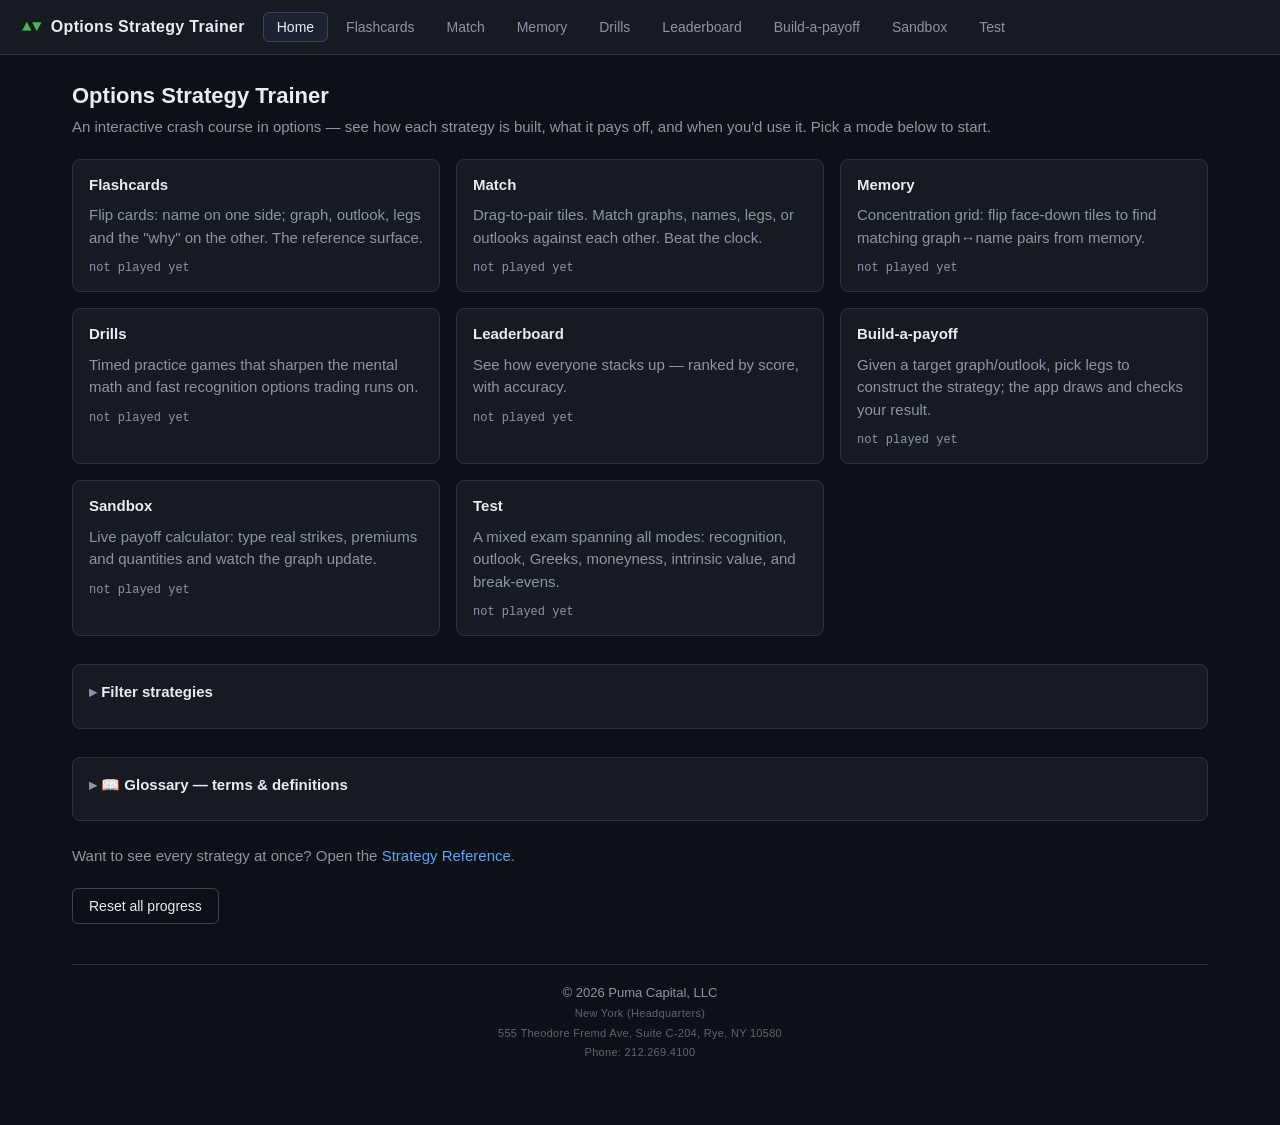
==== index.html @ aa7c15bd "Sandbox recognition, Box new-best guard, honest leaderboard save message #5 sandbox.js: rank signatu" ====
<!DOCTYPE html>
<html lang="en">
<head>
  <meta charset="UTF-8" />
  <meta name="viewport" content="width=device-width, initial-scale=1.0" />
  <title>Options Strategy Trainer</title>
  <link rel="stylesheet" href="css/styles.css?v=38" />
</head>
<body>
  <div class="topbar">
    <div class="brand"><span class="tick">▲▼</span> Options Strategy Trainer</div>
    <nav id="nav"></nav>
    <span class="spacer"></span>
  </div>

  <div class="wrap">
    <div id="view"></div>
  </div>

  <!-- engine + data  (?v= bumped each deploy to bust the CDN/browser cache) -->
  <script src="js/payoff.js?v=38"></script>
  <script src="js/strategies.js?v=38"></script>
  <script src="js/greeks.js?v=38"></script>
  <script src="js/storage.js?v=38"></script>
  <!-- leaderboard: public Supabase config + fetch-based client (no SDK/CDN) -->
  <script src="js/config.js?v=38"></script>
  <script src="js/leaderboard.js?v=38"></script>
  <!-- shell -->
  <script src="js/app.js?v=38"></script>
  <!-- modes: registering modes set the nav order (Home is prepended by the shell).
       greeks & outlook no longer register — they feed the Drills tab via DrillBank. -->
  <script src="js/modes/flashcards.js?v=38"></script>
  <script src="js/modes/match.js?v=38"></script>
  <script src="js/modes/memory.js?v=38"></script>
  <script src="js/modes/greeks.js?v=38"></script>
  <script src="js/modes/outlook.js?v=38"></script>
  <script src="js/modes/drills.js?v=38"></script>
  <script src="js/modes/leaderboard.js?v=38"></script>
  <script src="js/modes/build.js?v=38"></script>
  <script src="js/modes/sandbox.js?v=38"></script>
  <script src="js/modes/test.js?v=38"></script>
  <!-- boot -->
  <script>window.addEventListener('DOMContentLoaded', function () { App.boot(); });</script>
</body>
</html>
---- css/styles.css ----
/* ============================================================
 * styles.css — clean trading-desk dark theme
 * Monospace numbers, green profit / red loss accents.
 * ============================================================ */

:root {
  --bg:        #0d1117;
  --bg-2:      #161b22;
  --bg-3:      #1c2330;
  --panel:     #161b22;
  --border:    #2a3140;
  --border-2:  #3a4456;
  --text:      #e6edf3;
  --text-dim:  #8b96a5;
  --text-mute: #5b6675;

  --green:     #3fb950;
  --green-dim: rgba(63, 185, 80, 0.16);
  --red:       #f85149;
  --red-dim:   rgba(248, 81, 73, 0.16);
  --accent:    #58a6ff;
  --accent-dim:rgba(88, 166, 255, 0.14);
  --gold:      #d29922;

  --mono: "SF Mono", "JetBrains Mono", "Cascadia Code", "Consolas", ui-monospace, monospace;
  --sans: -apple-system, "Segoe UI", Roboto, Helvetica, Arial, sans-serif;

  --radius: 8px;
  --shadow: 0 4px 18px rgba(0,0,0,0.4);
}

* { box-sizing: border-box; }

html, body {
  margin: 0;
  padding: 0;
  background: var(--bg);
  color: var(--text);
  font-family: var(--sans);
  font-size: 15px;
  line-height: 1.5;
  -webkit-font-smoothing: antialiased;
}

.mono, .num { font-family: var(--mono); }
.profit { color: var(--green); }
.loss   { color: var(--red); }
.dim    { color: var(--text-dim); }

a { color: var(--accent); text-decoration: none; }
a:hover { text-decoration: underline; }

/* ---------------- Top bar / nav ---------------- */
.topbar {
  display: flex;
  align-items: center;
  gap: 18px;
  padding: 12px 22px;
  background: var(--bg-2);
  border-bottom: 1px solid var(--border);
  position: sticky;
  top: 0;
  z-index: 50;
}
.topbar .brand {
  font-weight: 700;
  letter-spacing: 0.3px;
  font-size: 16px;
  display: flex;
  align-items: center;
  gap: 9px;
}
.topbar .brand .tick { color: var(--green); font-family: var(--mono); }
.topbar nav { display: flex; gap: 4px; flex-wrap: wrap; }
.topbar nav button {
  background: transparent;
  border: 1px solid transparent;
  color: var(--text-dim);
  padding: 6px 13px;
  border-radius: 6px;
  font-size: 14px;
  cursor: pointer;
  font-family: var(--sans);
}
.topbar nav button:hover { color: var(--text); background: var(--bg-3); }
.topbar nav button.active {
  color: var(--text);
  background: var(--bg-3);
  border-color: var(--border-2);
}
.topbar .spacer { flex: 1; }

/* ---------------- Layout ---------------- */
.wrap { max-width: 1180px; margin: 0 auto; padding: 24px 22px 64px; }
h1 { font-size: 22px; margin: 0 0 4px; }
h2 { font-size: 18px; margin: 28px 0 12px; border-bottom: 1px solid var(--border); padding-bottom: 6px; }
.sub { color: var(--text-dim); margin: 0 0 20px; }

/* ---------------- Buttons / controls ---------------- */
.btn {
  background: var(--bg-3);
  border: 1px solid var(--border-2);
  color: var(--text);
  padding: 9px 16px;
  border-radius: 6px;
  font-size: 14px;
  cursor: pointer;
  font-family: var(--sans);
}
.btn:hover { border-color: var(--accent); }
.btn.primary { background: var(--accent); border-color: var(--accent); color: #0d1117; font-weight: 600; }
.btn.primary:hover { filter: brightness(1.08); }
.btn:disabled { opacity: 0.45; cursor: not-allowed; }
.btn.ghost { background: transparent; }

.pill {
  display: inline-block;
  font-family: var(--mono);
  font-size: 11px;
  text-transform: uppercase;
  letter-spacing: 0.5px;
  padding: 2px 8px;
  border-radius: 999px;
  border: 1px solid var(--border-2);
  color: var(--text-dim);
}
.pill.single   { color: #79c0ff; border-color: #2d4f76; }
.pill.vertical { color: #d2a8ff; border-color: #4d3b6b; }
.pill.vol      { color: #ffa657; border-color: #6b4a2d; }
.pill.advanced { color: #ff7b72; border-color: #6b2f2c; }
.pill.beginner    { color: var(--green); }
.pill.intermediate{ color: var(--gold); }
.pill.advanced-tier { color: var(--red); }

/* ---------------- Cards ---------------- */
.grid {
  display: grid;
  grid-template-columns: repeat(auto-fill, minmax(320px, 1fr));
  gap: 16px;
}
.card {
  background: var(--panel);
  border: 1px solid var(--border);
  border-radius: var(--radius);
  padding: 14px 16px;
}
.card .card-head {
  display: flex;
  align-items: center;
  justify-content: space-between;
  gap: 8px;
  margin-bottom: 8px;
}
.card .card-head .name { font-weight: 650; font-size: 15px; }
.card .tags { display: flex; gap: 6px; flex-wrap: wrap; margin-bottom: 8px; }

/* ---------------- Payoff SVG ---------------- */
.payoff-svg {
  width: 100%;
  height: auto;
  display: block;
  background: var(--bg);
  border: 1px solid var(--border);
  border-radius: 6px;
}
.payoff-svg.payoff-mini { border: none; background: transparent; }

.payoff-line   { fill: none; stroke: var(--accent); stroke-width: 2.2; vector-effect: non-scaling-stroke; }
.payoff-component { fill: none; stroke: #a371f7; stroke-width: 1.4; stroke-dasharray: 5 3; opacity: 0.9; vector-effect: non-scaling-stroke; }
.payoff-mini .payoff-component { stroke-width: 1.1; opacity: 0.8; }
.zero-line     { stroke: var(--border-2); stroke-width: 1; stroke-dasharray: 3 3; }
.spot-line     { stroke: var(--text-mute); stroke-width: 1; stroke-dasharray: 2 4; opacity: 0.7; }
.pl-profit-fill{ fill: var(--green-dim); stroke: none; }
.pl-loss-fill  { fill: var(--red-dim); stroke: none; }
.be-dot        { fill: var(--gold); stroke: var(--bg); stroke-width: 1; }
.be-label      { fill: var(--gold); font-family: var(--mono); font-size: 10px; text-anchor: middle; }
.axis-label    { fill: var(--text-dim); font-family: var(--mono); font-size: 10px; }
.axis-label.y  { text-anchor: end; }
.axis-label.x.start { text-anchor: start; }
.axis-label.x.mid   { text-anchor: middle; }
.axis-label.x.end   { text-anchor: end; }

/* ---------------- Metrics table ---------------- */
.metrics {
  display: grid;
  grid-template-columns: auto 1fr;
  gap: 2px 12px;
  font-family: var(--mono);
  font-size: 12.5px;
  margin-top: 10px;
}
.metrics .k { color: var(--text-dim); }
.metrics .v { text-align: right; }

.legs {
  font-family: var(--mono);
  font-size: 12.5px;
  color: var(--text-dim);
  margin-top: 8px;
  line-height: 1.7;
}
.legs .buy  { color: var(--green); }
.legs .sell { color: var(--red); }

/* ---------------- Utility ---------------- */
.row { display: flex; gap: 12px; align-items: center; flex-wrap: wrap; }
.muted-box {
  background: var(--bg-2);
  border: 1px solid var(--border);
  border-radius: var(--radius);
  padding: 16px;
}
.tag-line { font-family: var(--mono); font-size: 12px; color: var(--text-dim); }

.home-footer {
  margin-top: 40px;
  padding-top: 18px;
  border-top: 1px solid var(--border);
  text-align: center;
  color: var(--text-dim);
  font-size: 13px;
}
.home-footer-sub { color: var(--text-mute); font-size: 11px; margin-top: 3px; letter-spacing: 0.3px; }

/* ---------------- Match mode ---------------- */
.hud .hud-stat {
  background: var(--bg-2);
  border: 1px solid var(--border);
  border-radius: 6px;
  padding: 6px 12px;
  font-size: 14px;
}
.hud .hud-stat .mono { font-size: 15px; font-weight: 600; }

.match-board {
  display: grid;
  grid-template-columns: repeat(auto-fill, minmax(170px, 1fr));
  gap: 12px;
}
.match-board.paused .tile { visibility: hidden; }
.paused-msg {
  background: var(--bg-3);
  border: 1px dashed var(--border-2);
  border-radius: var(--radius);
  padding: 18px;
  text-align: center;
  color: var(--gold);
  font-family: var(--mono);
  margin-bottom: 12px;
}
.tile {
  background: var(--panel);
  border: 1px solid var(--border-2);
  border-radius: var(--radius);
  padding: 12px;
  min-height: 92px;
  display: flex;
  align-items: center;
  justify-content: center;
  text-align: center;
  cursor: grab;
  user-select: none;
  transition: transform 0.12s, box-shadow 0.12s, opacity 0.3s, border-color 0.12s, background 0.12s;
}
.tile:hover { border-color: var(--accent); }
.tile:active { cursor: grabbing; }
.tile.dragging { opacity: 0.5; }
.tile.drop-hover { border-color: var(--accent); background: var(--accent-dim); }
.tile.selected { border-color: var(--accent); box-shadow: 0 0 0 2px var(--accent-dim); background: var(--accent-dim); }
.tile.wrong { border-color: var(--red); background: var(--red-dim); animation: shake 0.36s; }
.tile.matched { opacity: 0; transform: scale(0.85); pointer-events: none; }

@keyframes shake {
  0%,100% { transform: translateX(0); }
  25% { transform: translateX(-5px); }
  75% { transform: translateX(5px); }
}

.tile-name { font-weight: 650; font-size: 15px; }
.tile-legs { font-family: var(--mono); font-size: 13px; line-height: 1.8; }
.tile-legs .buy { color: var(--green); }
.tile-legs .sell { color: var(--red); }
.tile-outlook { font-size: 13px; line-height: 1.5; }
.tile-graph { width: 100%; }
.tile-graph .payoff-svg { height: 90px; }

select.btn { padding-right: 8px; }
select option { background: var(--bg-2); color: var(--text); }
.pairs-input { width: 64px; margin-top: 0; height: 40px; box-sizing: border-box; padding: 0 9px; font-size: 14px; text-align: center; }
/* wrapper that vertically centers its control so toolbar box middles align */
.ctl { display: inline-flex; align-items: center; gap: 6px; }

/* toolbar: every control (selects, number input, button) shares one height,
   contents vertically centered, so all box middles line up on one row. */
.toolbar { align-items: center; }
.toolbar .btn,
.toolbar select.btn,
.toolbar .pairs-input {
  height: 40px;
  box-sizing: border-box;
  padding-top: 0;
  padding-bottom: 0;
  display: inline-flex;
  align-items: center;
  margin: 0;
}
.toolbar .btn { justify-content: center; }

/* ---------------- Memory match (concentration) ---------------- */
.mem-tile { position: relative; cursor: pointer; }
.mem-tile .mem-back {
  position: absolute; inset: 0;
  display: flex; align-items: center; justify-content: center;
  font-family: var(--mono); font-size: 26px; font-weight: 700; color: var(--accent);
  background: var(--bg-3); border-radius: var(--radius);
  opacity: 0; transition: opacity 0.18s;
}
.mem-tile .mem-inner { transition: opacity 0.18s; }
.mem-tile.down .mem-back { opacity: 1; }
.mem-tile.down .mem-inner { opacity: 0; }
.mem-tile.down { border-color: var(--border-2); }
.mem-tile.down:hover { border-color: var(--accent); }
.mem-tile.matched { opacity: 0.45; border-color: var(--green); pointer-events: none; }
.mem-tile.matched .mem-back { opacity: 0; }

/* ---------------- Flashcards ---------------- */
.fc-stage { perspective: 1800px; display: flex; justify-content: center; }
.flashcard {
  position: relative;
  width: 100%;
  max-width: 860px;
  min-height: 580px;
  cursor: pointer;
  transform-style: preserve-3d;
  transition: transform 0.5s cubic-bezier(0.4, 0.2, 0.2, 1);
}
.flashcard.flipped { transform: rotateY(180deg); }
.fc-face {
  position: absolute;
  inset: 0;
  backface-visibility: hidden;
  -webkit-backface-visibility: hidden;
  background: var(--panel);
  border: 1px solid var(--border-2);
  border-radius: 12px;
  box-shadow: var(--shadow);
  padding: 26px;
}
.fc-back { transform: rotateY(180deg); }
.fc-name-content {
  display: flex;
  flex-direction: column;
  align-items: center;
  justify-content: center;
  gap: 18px;
  height: 100%;
}
.fc-detail-content { height: 100%; }
.fc-bigname { font-size: 40px; font-weight: 700; text-align: center; letter-spacing: 0.3px; }
.fc-back-grid { display: grid; grid-template-columns: 1fr 1fr; gap: 26px; align-content: start; }
.fc-name-sm { font-size: 18px; font-weight: 650; margin-bottom: 10px; }
.fc-section-label {
  font-family: var(--mono);
  font-size: 11px;
  text-transform: uppercase;
  letter-spacing: 0.6px;
  color: var(--text-mute);
  margin: 14px 0 6px;
}
.fc-why { margin: 0; font-size: 14px; line-height: 1.6; color: var(--text); }
.fc-greeks { display: flex; flex-direction: column; gap: 4px; }
.fc-greek { display: grid; grid-template-columns: 76px 64px 1fr; gap: 8px; align-items: baseline; font-size: 13px; }
.fc-greek-name { font-family: var(--mono); color: var(--text-dim); }
.fc-greek-sign { font-family: var(--mono); font-weight: 600; }
.fc-greek-mean { font-size: 12px; }
.sign-long { color: var(--green); }
.sign-short { color: var(--red); }
.sign-neutral { color: var(--text-dim); }

@media (max-width: 640px) {
  .fc-back-grid { grid-template-columns: 1fr; }
  .flashcard { min-height: 880px; }
  .fc-bigname { font-size: 32px; }
}

/* ---------------- Test mode ---------------- */
.progress { height: 6px; background: var(--bg-3); border-radius: 999px; overflow: hidden; }
.progress-fill { height: 100%; background: var(--accent); transition: width 0.25s; }
.q-prompt { font-size: 17px; font-weight: 600; margin-bottom: 12px; }
.q-node { margin: 12px 0; display: flex; justify-content: center; }
.q-node .payoff-svg { max-width: 440px; }
.q-legs { font-size: 15px; line-height: 2; text-align: center; }
.q-options { display: flex; flex-direction: column; gap: 8px; margin-top: 6px; }
.q-opt {
  text-align: left;
  background: var(--bg-3);
  border: 1px solid var(--border-2);
  color: var(--text);
  padding: 11px 14px;
  border-radius: 6px;
  cursor: pointer;
  font-size: 14.5px;
  font-family: var(--sans);
}
.q-opt:hover { border-color: var(--accent); }
.q-opt.chosen { border-color: var(--accent); background: var(--accent-dim); font-weight: 600; }
.q-input {
  width: 100%;
  background: var(--bg);
  border: 1px solid var(--border-2);
  color: var(--text);
  padding: 12px 14px;
  border-radius: 6px;
  font-size: 16px;
  font-family: var(--mono);
  margin-top: 6px;
}
.q-input:focus { outline: none; border-color: var(--accent); }
.review-row { display: grid; grid-template-columns: 18px 1fr auto; gap: 10px; padding: 5px 0; border-top: 1px solid var(--border); font-size: 13px; align-items: baseline; }
.review-a { font-family: var(--mono); text-align: right; }
.review-why { font-size: 12.5px; color: var(--text-dim); padding: 2px 0 8px 28px; line-height: 1.55; }

/* ---------------- Build-a-payoff ---------------- */
.build-cols { display: grid; grid-template-columns: 1fr 1fr; gap: 16px; align-items: start; }
@media (max-width: 760px) { .build-cols { grid-template-columns: 1fr; } }
.leg-adder { display: flex; flex-wrap: wrap; gap: 8px; align-items: center; margin: 10px 0 14px; }
.leg-adder select.btn { padding: 7px 9px; }
.leg-list { display: flex; flex-direction: column; gap: 6px; margin-bottom: 14px; }
.leg-chip {
  display: flex; align-items: center; justify-content: space-between;
  background: var(--bg-3); border: 1px solid var(--border); border-radius: 6px;
  padding: 6px 10px; font-family: var(--mono); font-size: 13px;
}
.leg-chip .buy { color: var(--green); }
.leg-chip .sell { color: var(--red); }
.leg-x { background: none; border: none; color: var(--text-mute); font-size: 18px; cursor: pointer; line-height: 1; padding: 0 4px; }
.leg-x:hover { color: var(--red); }
.feedback { padding: 10px 12px; border-radius: 6px; font-size: 14px; }
.feedback.ok { background: var(--green-dim); border: 1px solid var(--green); color: var(--green); }
.feedback.no { background: var(--red-dim); border: 1px solid var(--red); color: var(--red); }

/* ---------------- Greeks mini-game ---------------- */
.greek-profile-prompt {
  font-size: 16px; color: var(--text);
  background: var(--bg); border: 1px solid var(--border-2);
  border-radius: 6px; padding: 10px 14px; margin-bottom: 12px; text-align: center;
}
.q-opt.opt-correct { border-color: var(--green); background: var(--green-dim); color: var(--green); font-weight: 600; }
.q-opt.opt-wrong { border-color: var(--red); background: var(--red-dim); color: var(--red); }
.q-opt:disabled { cursor: default; opacity: 1; }

/* ---------------- Sandbox ---------------- */
.sandbox-field { display: inline-flex; flex-direction: column; gap: 3px; }
.sandbox-field .tag-line { font-size: 10px; min-height: 12px; }
/* All adder controls share one height so their middles line up when bottom-aligned. */
.leg-adder { align-items: flex-end; }
.sandbox-field > select,
.sandbox-field > input,
.sandbox-field > button {
  height: 38px;
  box-sizing: border-box;
  margin: 0;
}
.recognized {
  font-size: 15px; padding: 8px 12px; border-radius: 6px; margin-bottom: 10px;
  background: var(--bg-3); border: 1px solid var(--border);
}
.recognized.hit { border-color: var(--green); background: var(--green-dim); }
.recognized.hit strong { color: var(--green); }

/* ---------------- Glossary ---------------- */
.glossary {
  margin-top: 28px;
  background: var(--bg-2);
  border: 1px solid var(--border);
  border-radius: var(--radius);
  padding: 8px 16px 16px;
}
.glossary summary {
  cursor: pointer;
  font-weight: 650;
  padding: 8px 0;
  font-size: 15px;
  list-style: none;
}
.glossary summary::-webkit-details-marker { display: none; }
.glossary summary::before { content: '▸ '; color: var(--text-dim); }
.glossary[open] summary::before { content: '▾ '; }
.glossary-grid {
  display: grid;
  grid-template-columns: 200px 1fr;
  gap: 6px 16px;
  margin-bottom: 8px;
}
.gl-term { font-family: var(--mono); font-size: 13px; color: var(--accent); }
.gl-def { font-size: 13.5px; color: var(--text); }
@media (max-width: 560px) { .glossary-grid { grid-template-columns: 1fr; gap: 1px 0; } .gl-def { margin-bottom: 8px; } }

/* ---- leaderboard ---- */
.lb-table { padding: 8px 12px; }
.lb-row {
  display: grid;
  grid-template-columns: 44px 1fr 76px 62px 56px;
  gap: 8px;
  align-items: center;
  padding: 7px 4px;
  border-bottom: 1px solid var(--border);
}
.lb-row:last-child { border-bottom: none; }
.lb-head {
  font-size: 11px;
  text-transform: uppercase;
  letter-spacing: 0.04em;
  color: var(--text-dim);
  border-bottom: 1px solid var(--border-2);
}
.lb-me { background: var(--accent-dim); border-radius: var(--radius); }
.lb-rank { text-align: center; }
.lb-name { overflow: hidden; text-overflow: ellipsis; white-space: nowrap; }
.lb-detail, .lb-pct { text-align: right; font-size: 12px; }
.lb-score { text-align: right; font-weight: 600; color: var(--text); }
.lb-post .feedback { display: inline-block; }
.lb-head .lb-sortable { cursor: pointer; user-select: none; }
.lb-head .lb-sortable:hover { color: var(--text); }
.lb-head .lb-sort-active { color: var(--accent); }
.lb-link { color: var(--accent); cursor: pointer; }
.lb-link:hover { text-decoration: underline; }
.lb-idname { color: var(--text); font-weight: 600; }
@media (max-width: 560px) {
  .lb-row { grid-template-columns: 36px 1fr 64px 52px; }
  .lb-detail { display: none; }
}
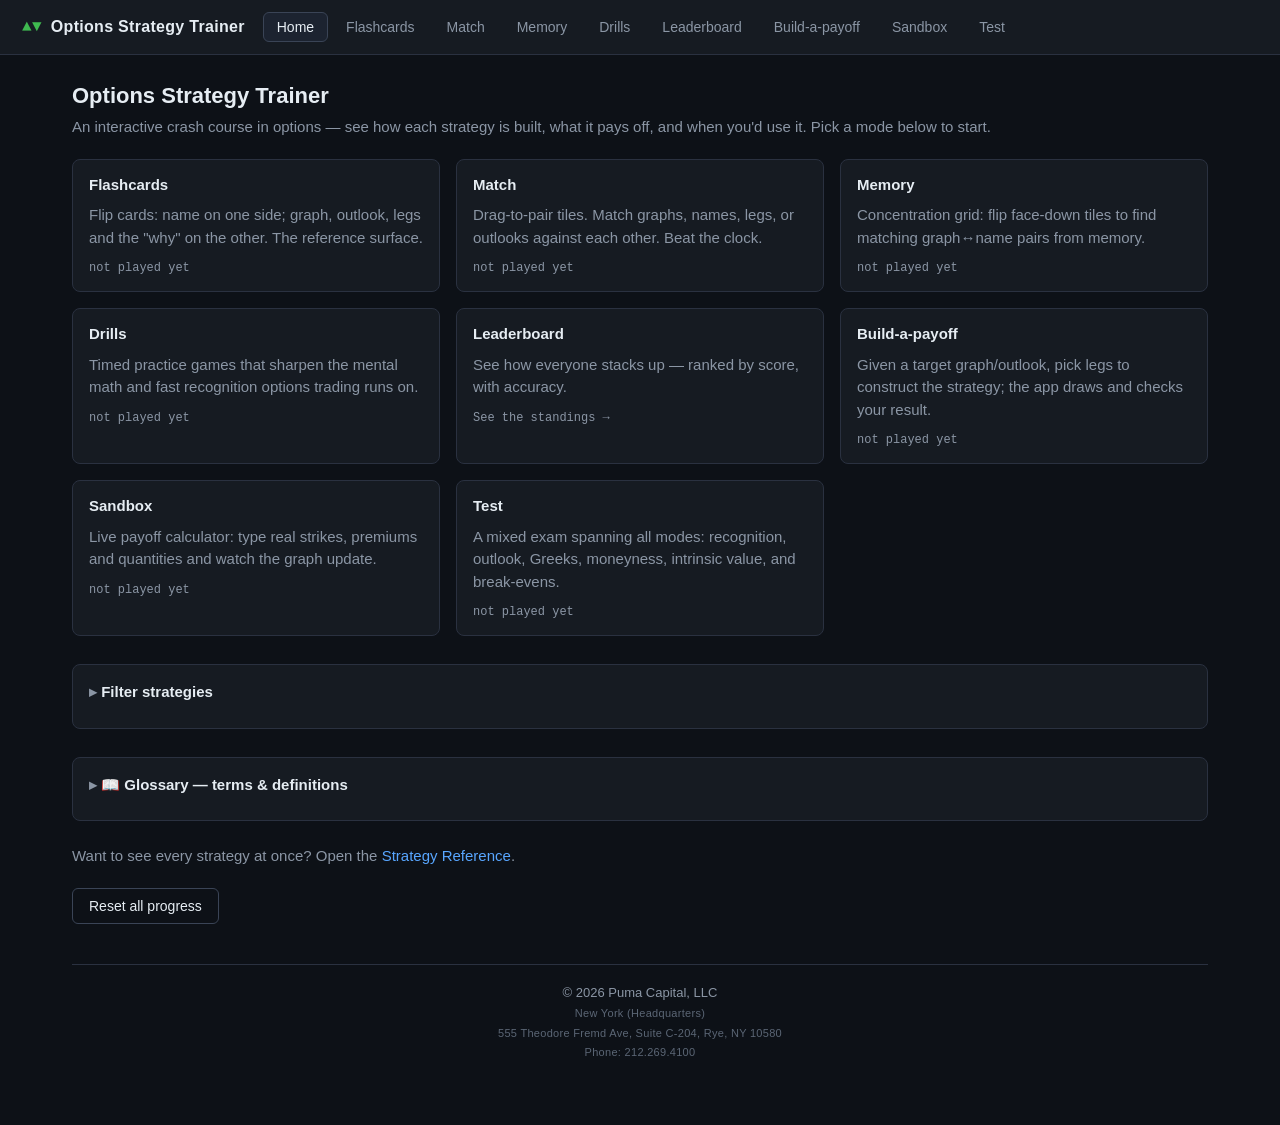
==== commit 6b8f53b7: "Home: show a CTA on view-only mode cards instead of "not played yet" The Home grid gave every mode t" ====
--- a/index.html
+++ b/index.html
@@ -4,7 +4,7 @@
   <meta charset="UTF-8" />
   <meta name="viewport" content="width=device-width, initial-scale=1.0" />
   <title>Options Strategy Trainer</title>
-  <link rel="stylesheet" href="css/styles.css?v=38" />
+  <link rel="stylesheet" href="css/styles.css?v=39" />
 </head>
 <body>
   <div class="topbar">
@@ -18,27 +18,27 @@
   </div>
 
   <!-- engine + data  (?v= bumped each deploy to bust the CDN/browser cache) -->
-  <script src="js/payoff.js?v=38"></script>
-  <script src="js/strategies.js?v=38"></script>
-  <script src="js/greeks.js?v=38"></script>
-  <script src="js/storage.js?v=38"></script>
+  <script src="js/payoff.js?v=39"></script>
+  <script src="js/strategies.js?v=39"></script>
+  <script src="js/greeks.js?v=39"></script>
+  <script src="js/storage.js?v=39"></script>
   <!-- leaderboard: public Supabase config + fetch-based client (no SDK/CDN) -->
-  <script src="js/config.js?v=38"></script>
-  <script src="js/leaderboard.js?v=38"></script>
+  <script src="js/config.js?v=39"></script>
+  <script src="js/leaderboard.js?v=39"></script>
   <!-- shell -->
-  <script src="js/app.js?v=38"></script>
+  <script src="js/app.js?v=39"></script>
   <!-- modes: registering modes set the nav order (Home is prepended by the shell).
        greeks & outlook no longer register — they feed the Drills tab via DrillBank. -->
-  <script src="js/modes/flashcards.js?v=38"></script>
-  <script src="js/modes/match.js?v=38"></script>
-  <script src="js/modes/memory.js?v=38"></script>
-  <script src="js/modes/greeks.js?v=38"></script>
-  <script src="js/modes/outlook.js?v=38"></script>
-  <script src="js/modes/drills.js?v=38"></script>
-  <script src="js/modes/leaderboard.js?v=38"></script>
-  <script src="js/modes/build.js?v=38"></script>
-  <script src="js/modes/sandbox.js?v=38"></script>
-  <script src="js/modes/test.js?v=38"></script>
+  <script src="js/modes/flashcards.js?v=39"></script>
+  <script src="js/modes/match.js?v=39"></script>
+  <script src="js/modes/memory.js?v=39"></script>
+  <script src="js/modes/greeks.js?v=39"></script>
+  <script src="js/modes/outlook.js?v=39"></script>
+  <script src="js/modes/drills.js?v=39"></script>
+  <script src="js/modes/leaderboard.js?v=39"></script>
+  <script src="js/modes/build.js?v=39"></script>
+  <script src="js/modes/sandbox.js?v=39"></script>
+  <script src="js/modes/test.js?v=39"></script>
   <!-- boot -->
   <script>window.addEventListener('DOMContentLoaded', function () { App.boot(); });</script>
 </body>
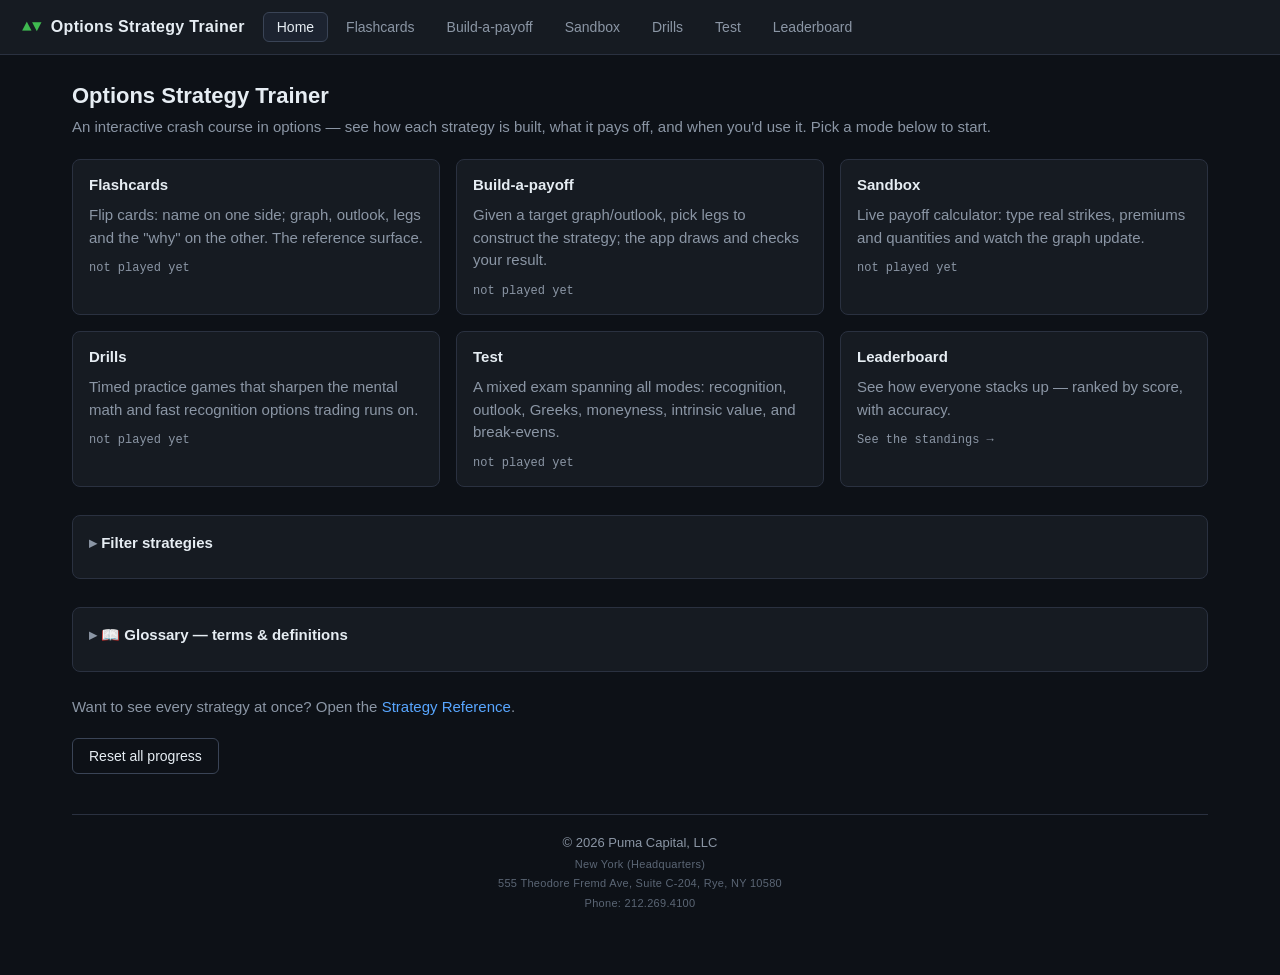
==== commit f5deac5f: "Move Match and Memory into the Drills tab; reorder nav and drills Match and Memory are no longer top" ====
--- a/index.html
+++ b/index.html
@@ -4,7 +4,7 @@
   <meta charset="UTF-8" />
   <meta name="viewport" content="width=device-width, initial-scale=1.0" />
   <title>Options Strategy Trainer</title>
-  <link rel="stylesheet" href="css/styles.css?v=39" />
+  <link rel="stylesheet" href="css/styles.css?v=40" />
 </head>
 <body>
   <div class="topbar">
@@ -18,27 +18,29 @@
   </div>
 
   <!-- engine + data  (?v= bumped each deploy to bust the CDN/browser cache) -->
-  <script src="js/payoff.js?v=39"></script>
-  <script src="js/strategies.js?v=39"></script>
-  <script src="js/greeks.js?v=39"></script>
-  <script src="js/storage.js?v=39"></script>
+  <script src="js/payoff.js?v=40"></script>
+  <script src="js/strategies.js?v=40"></script>
+  <script src="js/greeks.js?v=40"></script>
+  <script src="js/storage.js?v=40"></script>
   <!-- leaderboard: public Supabase config + fetch-based client (no SDK/CDN) -->
-  <script src="js/config.js?v=39"></script>
-  <script src="js/leaderboard.js?v=39"></script>
+  <script src="js/config.js?v=40"></script>
+  <script src="js/leaderboard.js?v=40"></script>
   <!-- shell -->
-  <script src="js/app.js?v=39"></script>
-  <!-- modes: registering modes set the nav order (Home is prepended by the shell).
-       greeks & outlook no longer register — they feed the Drills tab via DrillBank. -->
-  <script src="js/modes/flashcards.js?v=39"></script>
-  <script src="js/modes/match.js?v=39"></script>
-  <script src="js/modes/memory.js?v=39"></script>
-  <script src="js/modes/greeks.js?v=39"></script>
-  <script src="js/modes/outlook.js?v=39"></script>
-  <script src="js/modes/drills.js?v=39"></script>
-  <script src="js/modes/leaderboard.js?v=39"></script>
-  <script src="js/modes/build.js?v=39"></script>
-  <script src="js/modes/sandbox.js?v=39"></script>
-  <script src="js/modes/test.js?v=39"></script>
+  <script src="js/app.js?v=40"></script>
+  <!-- modes: registerMode call order sets the top-nav order (Home is prepended).
+       match, memory, greeks & outlook don't register — they feed the Drills tab
+       (match/memory as its cards, greeks/outlook via DrillBank), so they load
+       first (before drills.js) but stay out of the nav. -->
+  <script src="js/modes/match.js?v=40"></script>
+  <script src="js/modes/memory.js?v=40"></script>
+  <script src="js/modes/greeks.js?v=40"></script>
+  <script src="js/modes/outlook.js?v=40"></script>
+  <script src="js/modes/flashcards.js?v=40"></script>
+  <script src="js/modes/build.js?v=40"></script>
+  <script src="js/modes/sandbox.js?v=40"></script>
+  <script src="js/modes/drills.js?v=40"></script>
+  <script src="js/modes/test.js?v=40"></script>
+  <script src="js/modes/leaderboard.js?v=40"></script>
   <!-- boot -->
   <script>window.addEventListener('DOMContentLoaded', function () { App.boot(); });</script>
 </body>
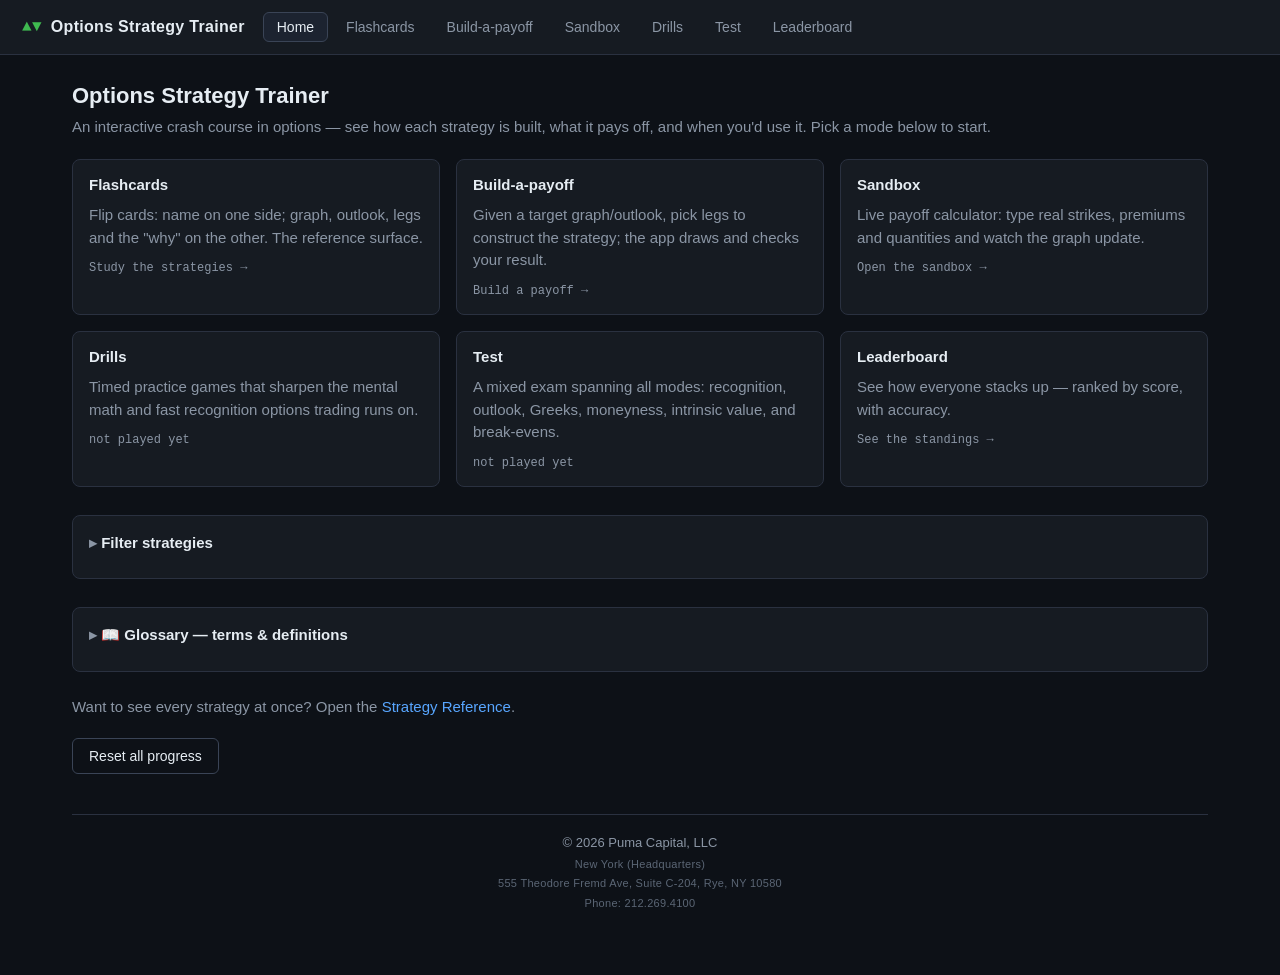
==== commit 81abb850: "Home: apply the noStats CTA to Flashcards, Sandbox, and Build-a-payoff Extends the noStats/cta flag " ====
--- a/index.html
+++ b/index.html
@@ -4,7 +4,7 @@
   <meta charset="UTF-8" />
   <meta name="viewport" content="width=device-width, initial-scale=1.0" />
   <title>Options Strategy Trainer</title>
-  <link rel="stylesheet" href="css/styles.css?v=40" />
+  <link rel="stylesheet" href="css/styles.css?v=41" />
 </head>
 <body>
   <div class="topbar">
@@ -18,29 +18,29 @@
   </div>
 
   <!-- engine + data  (?v= bumped each deploy to bust the CDN/browser cache) -->
-  <script src="js/payoff.js?v=40"></script>
-  <script src="js/strategies.js?v=40"></script>
-  <script src="js/greeks.js?v=40"></script>
-  <script src="js/storage.js?v=40"></script>
+  <script src="js/payoff.js?v=41"></script>
+  <script src="js/strategies.js?v=41"></script>
+  <script src="js/greeks.js?v=41"></script>
+  <script src="js/storage.js?v=41"></script>
   <!-- leaderboard: public Supabase config + fetch-based client (no SDK/CDN) -->
-  <script src="js/config.js?v=40"></script>
-  <script src="js/leaderboard.js?v=40"></script>
+  <script src="js/config.js?v=41"></script>
+  <script src="js/leaderboard.js?v=41"></script>
   <!-- shell -->
-  <script src="js/app.js?v=40"></script>
+  <script src="js/app.js?v=41"></script>
   <!-- modes: registerMode call order sets the top-nav order (Home is prepended).
-       match, memory, greeks & outlook don't register — they feed the Drills tab
+       match, memory, greeks & outlook don't register; they feed the Drills tab
        (match/memory as its cards, greeks/outlook via DrillBank), so they load
        first (before drills.js) but stay out of the nav. -->
-  <script src="js/modes/match.js?v=40"></script>
-  <script src="js/modes/memory.js?v=40"></script>
-  <script src="js/modes/greeks.js?v=40"></script>
-  <script src="js/modes/outlook.js?v=40"></script>
-  <script src="js/modes/flashcards.js?v=40"></script>
-  <script src="js/modes/build.js?v=40"></script>
-  <script src="js/modes/sandbox.js?v=40"></script>
-  <script src="js/modes/drills.js?v=40"></script>
-  <script src="js/modes/test.js?v=40"></script>
-  <script src="js/modes/leaderboard.js?v=40"></script>
+  <script src="js/modes/match.js?v=41"></script>
+  <script src="js/modes/memory.js?v=41"></script>
+  <script src="js/modes/greeks.js?v=41"></script>
+  <script src="js/modes/outlook.js?v=41"></script>
+  <script src="js/modes/flashcards.js?v=41"></script>
+  <script src="js/modes/build.js?v=41"></script>
+  <script src="js/modes/sandbox.js?v=41"></script>
+  <script src="js/modes/drills.js?v=41"></script>
+  <script src="js/modes/test.js?v=41"></script>
+  <script src="js/modes/leaderboard.js?v=41"></script>
   <!-- boot -->
   <script>window.addEventListener('DOMContentLoaded', function () { App.boot(); });</script>
 </body>
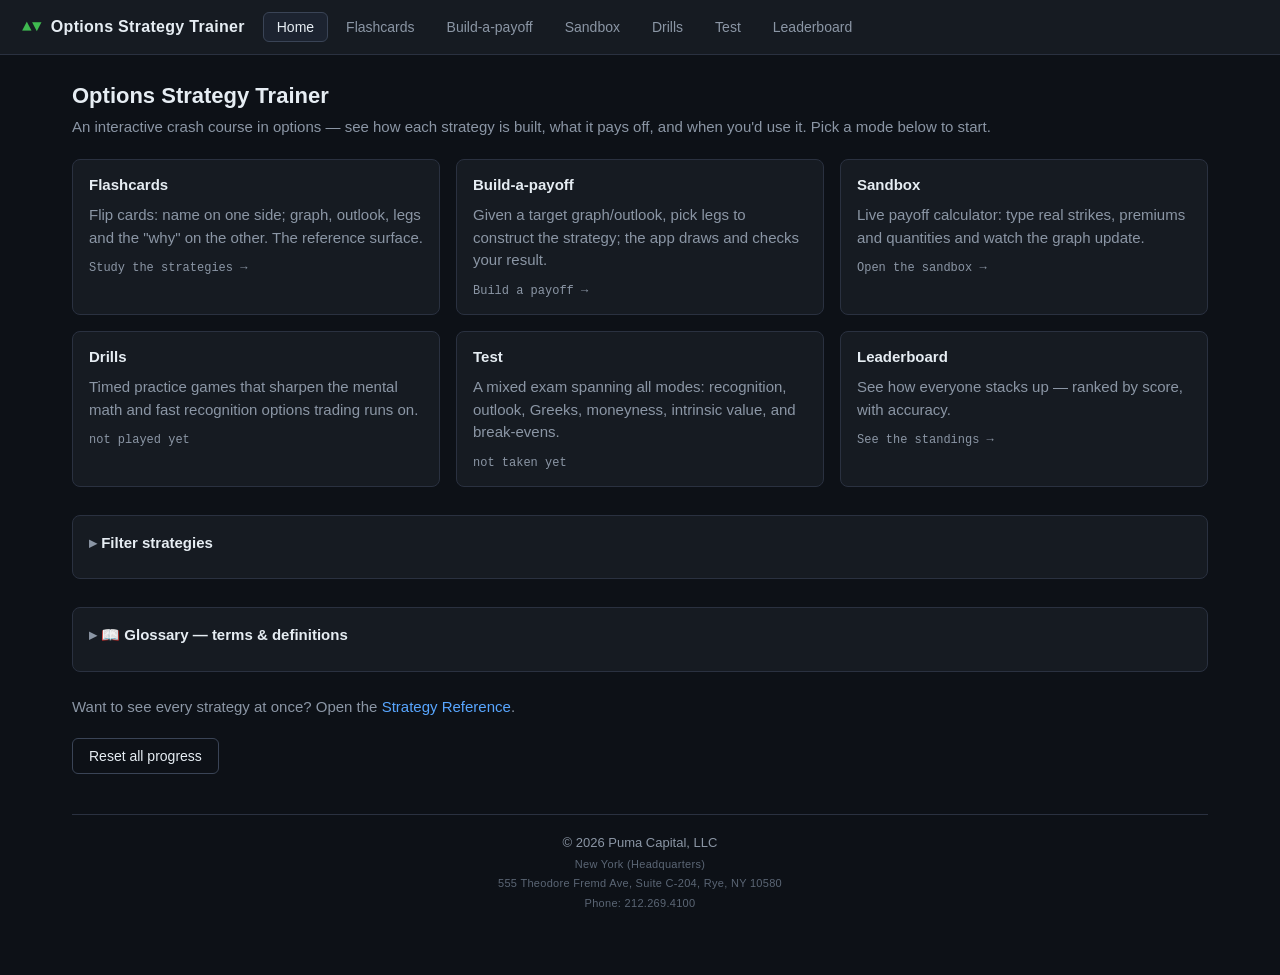
==== commit 7762fb8b: "Test Home card: show "N taken · best NN%" instead of drill-style plays/score Test is an exam, not a " ====
--- a/index.html
+++ b/index.html
@@ -4,7 +4,7 @@
   <meta charset="UTF-8" />
   <meta name="viewport" content="width=device-width, initial-scale=1.0" />
   <title>Options Strategy Trainer</title>
-  <link rel="stylesheet" href="css/styles.css?v=41" />
+  <link rel="stylesheet" href="css/styles.css?v=44" />
 </head>
 <body>
   <div class="topbar">
@@ -18,29 +18,29 @@
   </div>
 
   <!-- engine + data  (?v= bumped each deploy to bust the CDN/browser cache) -->
-  <script src="js/payoff.js?v=41"></script>
-  <script src="js/strategies.js?v=41"></script>
-  <script src="js/greeks.js?v=41"></script>
-  <script src="js/storage.js?v=41"></script>
+  <script src="js/payoff.js?v=44"></script>
+  <script src="js/strategies.js?v=44"></script>
+  <script src="js/greeks.js?v=44"></script>
+  <script src="js/storage.js?v=44"></script>
   <!-- leaderboard: public Supabase config + fetch-based client (no SDK/CDN) -->
-  <script src="js/config.js?v=41"></script>
-  <script src="js/leaderboard.js?v=41"></script>
+  <script src="js/config.js?v=44"></script>
+  <script src="js/leaderboard.js?v=44"></script>
   <!-- shell -->
-  <script src="js/app.js?v=41"></script>
+  <script src="js/app.js?v=44"></script>
   <!-- modes: registerMode call order sets the top-nav order (Home is prepended).
        match, memory, greeks & outlook don't register; they feed the Drills tab
        (match/memory as its cards, greeks/outlook via DrillBank), so they load
        first (before drills.js) but stay out of the nav. -->
-  <script src="js/modes/match.js?v=41"></script>
-  <script src="js/modes/memory.js?v=41"></script>
-  <script src="js/modes/greeks.js?v=41"></script>
-  <script src="js/modes/outlook.js?v=41"></script>
-  <script src="js/modes/flashcards.js?v=41"></script>
-  <script src="js/modes/build.js?v=41"></script>
-  <script src="js/modes/sandbox.js?v=41"></script>
-  <script src="js/modes/drills.js?v=41"></script>
-  <script src="js/modes/test.js?v=41"></script>
-  <script src="js/modes/leaderboard.js?v=41"></script>
+  <script src="js/modes/match.js?v=44"></script>
+  <script src="js/modes/memory.js?v=44"></script>
+  <script src="js/modes/greeks.js?v=44"></script>
+  <script src="js/modes/outlook.js?v=44"></script>
+  <script src="js/modes/flashcards.js?v=44"></script>
+  <script src="js/modes/build.js?v=44"></script>
+  <script src="js/modes/sandbox.js?v=44"></script>
+  <script src="js/modes/drills.js?v=44"></script>
+  <script src="js/modes/test.js?v=44"></script>
+  <script src="js/modes/leaderboard.js?v=44"></script>
   <!-- boot -->
   <script>window.addEventListener('DOMContentLoaded', function () { App.boot(); });</script>
 </body>
--- a/css/styles.css
+++ b/css/styles.css
@@ -500,7 +500,7 @@
 .lb-table { padding: 8px 12px; }
 .lb-row {
   display: grid;
-  grid-template-columns: 44px 1fr 76px 62px 56px;
+  grid-template-columns: 40px 1fr 1fr 72px 58px 52px;
   gap: 8px;
   align-items: center;
   padding: 7px 4px;
@@ -517,6 +517,7 @@
 .lb-me { background: var(--accent-dim); border-radius: var(--radius); }
 .lb-rank { text-align: center; }
 .lb-name { overflow: hidden; text-overflow: ellipsis; white-space: nowrap; }
+.lb-firm { overflow: hidden; text-overflow: ellipsis; white-space: nowrap; font-size: 13px; }
 .lb-detail, .lb-pct { text-align: right; font-size: 12px; }
 .lb-score { text-align: right; font-weight: 600; color: var(--text); }
 .lb-post .feedback { display: inline-block; }
@@ -527,6 +528,6 @@
 .lb-link:hover { text-decoration: underline; }
 .lb-idname { color: var(--text); font-weight: 600; }
 @media (max-width: 560px) {
-  .lb-row { grid-template-columns: 36px 1fr 64px 52px; }
-  .lb-detail { display: none; }
-}
+  .lb-row { grid-template-columns: 34px 1fr 1fr 60px 48px; }
+  .lb-detail { display: none; }   /* drop Acc (correct/attempted); firm + Acc% stay */
+}
